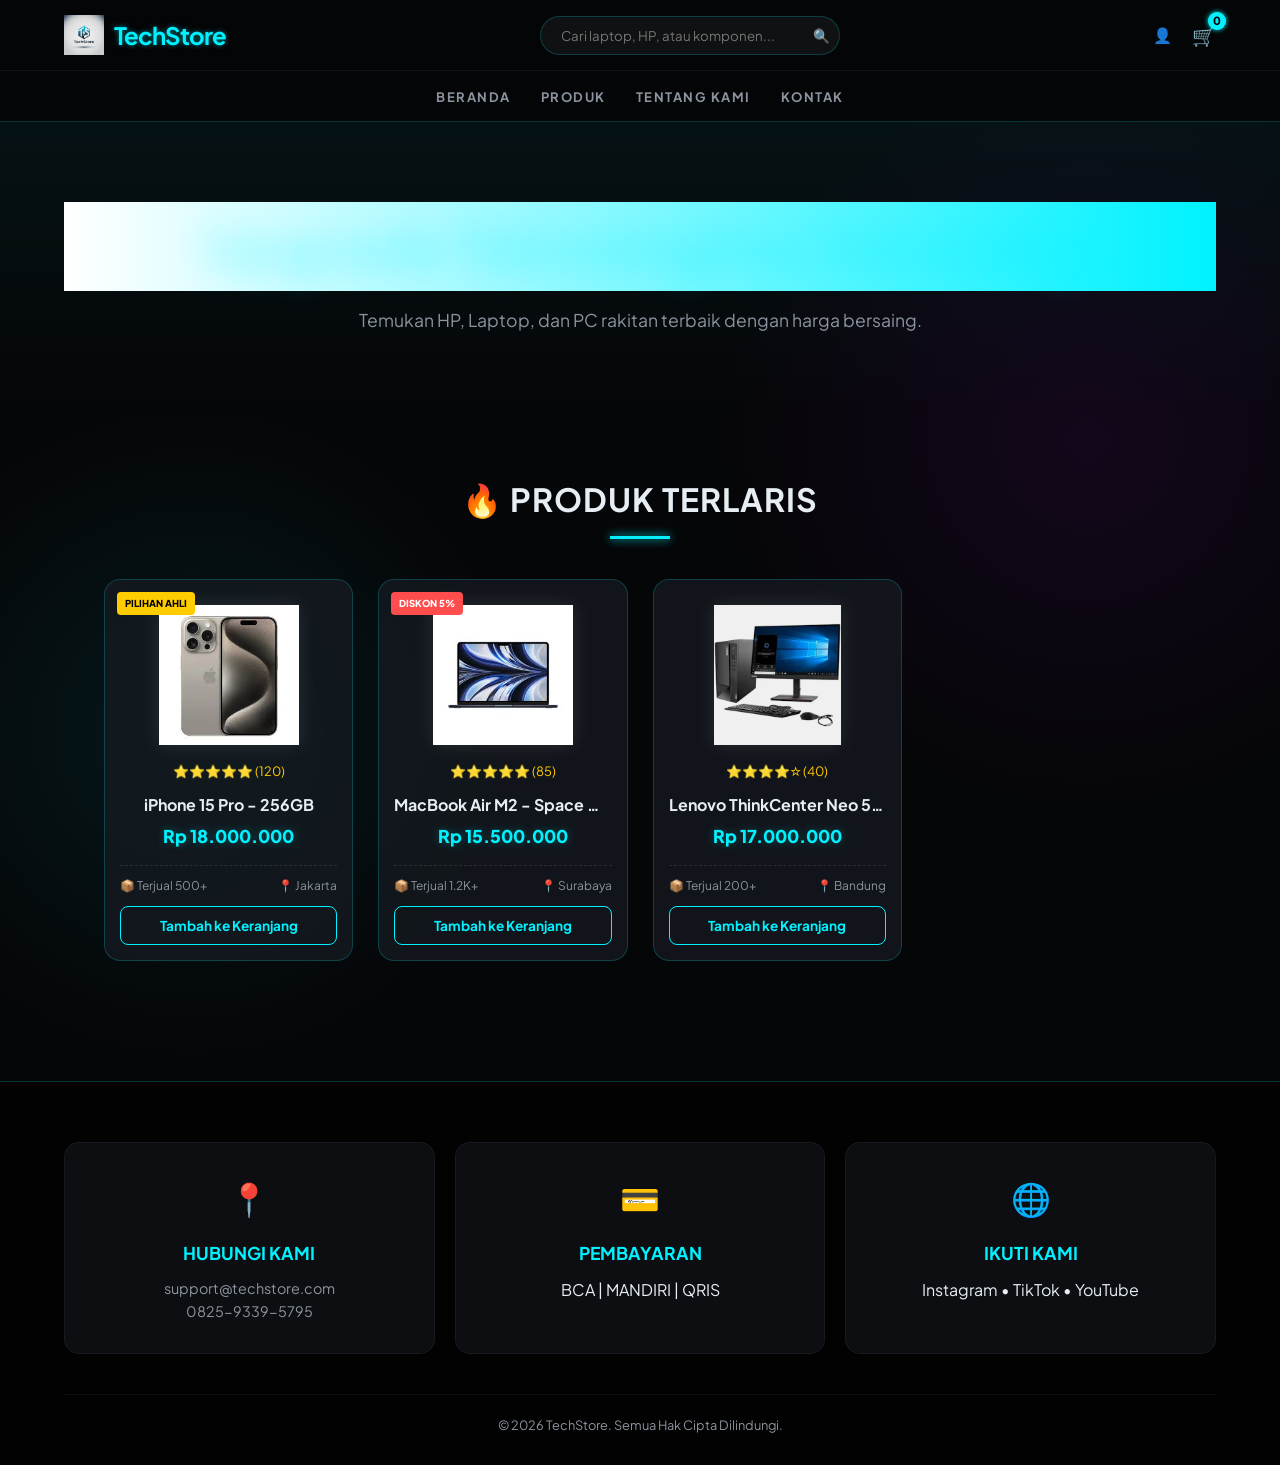
==== index.html @ 61d2ecbd "first commit" ====
<!DOCTYPE html>
<html lang="id">
<head>
    <meta charset="UTF-8">
    <meta name="viewport" content="width=device-width, initial-scale=1.0">
    <title>TechStore - Solusi Gadget Premium</title>
    <link rel="icon" type="image/png" href="logo-techstore.png">
    <link rel="stylesheet" href="style.css">
    <link href="https://fonts.googleapis.com/css2?family=Plus+Jakarta+Sans:wght@400;700&display=swap" rel="stylesheet">
</head>
<body>

    <div id="cart-modal">
        <div class="modal-header">
            <h2 class="section-title" style="margin-top: 0; font-size: 1.5rem;">🛒 Keranjang</h2>
        </div>
        
        <div id="cart-items-list" class="cart-items-container">
            <p class="empty-msg">Keranjang Anda masih kosong...</p>
        </div>

        <div class="cart-summary">
            <div class="total-row">
                <span>Total Estimasi:</span>
                <span id="cart-total" class="price">Rp 0</span>
            </div>
            <button class="btn-checkout" onclick="processCheckout()">Checkout Sekarang</button>
            <button class="btn-close" onclick="toggleCart()" style="border-color: var(--text-dim); color: var(--text-dim); margin-top: 10px;">Kembali Belanja</button>
        </div>
    </div>

    <header>
    <div class="top-bar">
        <div class="menu-toggle" onclick="toggleMenu()">
            <span></span>
            <span></span>
            <span></span>
        </div>

        <div class="logo">
    <a href="index.html">
        <img src="logo-techstore.png" alt="TechStore Logo" style="height: 40px; width: auto; vertical-align: middle;">
        <span style="margin-left: 10px;">TechStore</span>
    </a>
</div>

        <div class="search-container">
    <input type="text" id="search-input" placeholder="Cari laptop, HP, atau komponen..." onkeyup="searchProducts()">
    <button type="button">🔍</button>
</div>

        <div class="user-actions">
            <a href="Login.html" class="user-icon">👤</a>
            <div class="cart-icon" onclick="toggleCart()">
                🛒 <span id="cart-count">0</span>
            </div>
        </div>
    </div>

    <nav id="nav-menu">
        <ul>
            <li><a href="index.html">Beranda</a></li>
            <li><a href="katalog.html">Produk</a></li>
            <li><a href="tentang.html">Tentang Kami</a></li>
            <li><a href="kontak.html">Kontak</a></li>
        </ul>
    </nav>
</header>

    <section class="hero">
        <h1>Upgrade Teknologimu Sekarang</h1>
        <p>Temukan HP, Laptop, dan PC rakitan terbaik dengan harga bersaing.</p>
    </section>

    <main class="container">
    <h2 class="section-title">🔥 Produk Terlaris</h2>
    <div class="product-grid">
        <div class="product-card">
            <div class="badge-premium">Pilihan Ahli</div>
            <img src="ip 15 pro.jpg" alt="iPhone 15 Pro">
            <div class="rating">⭐⭐⭐⭐⭐ <span>(120)</span></div>
            <h3>iPhone 15 Pro - 256GB</h3>
            <p class="price">Rp 18.000.000</p>
            <div class="product-stats">
                <span>📦 Terjual 500+</span>
                <span>📍 Jakarta</span>
            </div>
            <button onclick="addToCart('iPhone 15 Pro', 18000000)">Tambah ke Keranjang</button>
        </div>

        <div class="product-card">
            <div class="badge-promo">Diskon 5%</div>
            <img src="mac book air m2.jpg" alt="MacBook">
            <div class="rating">⭐⭐⭐⭐⭐ <span>(85)</span></div>
            <h3>MacBook Air M2 - Space Gray</h3>
            <p class="price">Rp 15.500.000</p>
            <div class="product-stats">
                <span>📦 Terjual 1.2K+</span>
                <span>📍 Surabaya</span>
            </div>
            <button onclick="addToCart('MacBook Air M2', 15500000)">Tambah ke Keranjang</button>
        </div>

        <div class="product-card">
            <img src="lenovo think.jpg" alt="Komputer">
            <div class="rating">⭐⭐⭐⭐☆ <span>(40)</span></div>
            <h3>Lenovo ThinkCenter Neo 50t</h3>
            <p class="price">Rp 17.000.000</p>
            <div class="product-stats">
                <span>📦 Terjual 200+</span>
                <span>📍 Bandung</span>
            </div>
            <button onclick="addToCart('Lenovo ThinkCenter Neo', 17000000)">Tambah ke Keranjang</button>
        </div>
    </div>
</main>

    <footer>
    <div class="footer-container">
        <div class="footer-box">
            <div class="footer-icon">📍</div>
            <h3>Hubungi Kami</h3>
            <p>support@techstore.com</p>
            <p>0825-9339-5795</p>
        </div>

        <div class="footer-box">
            <div class="footer-icon">💳</div>
            <h3>Pembayaran</h3>
            <div class="payment-methods">
                <span>BCA</span> | <span>MANDIRI</span> | <span>QRIS</span>
            </div>
        </div>

        <div class="footer-box">
            <div class="footer-icon">🌐</div>
            <h3>Ikuti Kami</h3>
            <div class="social-links">
                <span>Instagram</span> • <span>TikTok</span> • <span>YouTube</span>
            </div>
        </div>
    </div>
    <div class="footer-bottom">
        <p>&copy; 2026 TechStore. Semua Hak Cipta Dilindungi.</p>
    </div>
</footer>
<script src="script.js"></script>
</body>
</html>
---- style.css ----
/* =========================================
   1. CONFIG & GLOBAL STYLES (PREMIUM BASE)
   ========================================= */
@import url('https://fonts.googleapis.com/css2?family=Plus+Jakarta+Sans:wght@400;600;800&display=swap');

:root {
    --bg-dark: #050608;
    --card-bg: rgba(22, 27, 34, 0.75); /* Transparan untuk efek kaca */
    --neon-blue: #00f2ff;
    --neon-purple: #bc13fe;
    --neon-gold: #ffcc00;
    --text-main: #e6edf3;
    --text-dim: #8b949e;
    --border-color: rgba(0, 242, 255, 0.2);
    --glass-effect: blur(12px);
}

* {
    margin: 0;
    padding: 0;
    box-sizing: border-box;
    font-family: 'Plus Jakarta Sans', sans-serif;
    scroll-behavior: smooth;
}

body {
    background-color: var(--bg-dark);
    color: var(--text-main);
    /* Latar belakang radial halus untuk kedalaman */
    background-image: 
        radial-gradient(circle at 15% 50%, rgba(0, 242, 255, 0.08) 0%, transparent 25%),
        radial-gradient(circle at 85% 30%, rgba(188, 19, 254, 0.08) 0%, transparent 25%);
    overflow-x: hidden;
    line-height: 1.6;
}

/* Container Umum */
.container {
    max-width: 1200px;
    margin: 0 auto;
    padding: 20px 5%;
}

/* Judul Section */
.section-title {
    text-align: center;
    font-size: 2rem;
    margin: 40px 0 20px;
    color: var(--text-main);
    text-transform: uppercase;
    letter-spacing: 1px;
}

.section-title::after {
    content: '';
    display: block;
    width: 60px;
    height: 3px;
    background: var(--neon-blue);
    margin: 10px auto;
    box-shadow: 0 0 10px var(--neon-blue);
}

/* =========================================
   2. HEADER & NAVIGATION (STICKY GLASS)
   ========================================= */
header {
    background: rgba(5, 6, 8, 0.85);
    backdrop-filter: var(--glass-effect);
    border-bottom: 1px solid var(--border-color);
    position: sticky;
    top: 0;
    z-index: 1000;
    transition: 0.3s;
}

.top-bar {
    display: flex;
    justify-content: space-between;
    align-items: center;
    padding: 15px 5%;
}

.logo {
    font-size: 28px;
    font-weight: 800;
    color: var(--text-main);
    text-shadow: 0 0 5px rgba(0, 242, 255, 0.5);
    letter-spacing: -1px;
}

.logo span { color: var(--neon-blue); } /* Jika mau variasi warna di logo */

/* Search Bar Premium */
.search-container {
    position: relative;
    display: flex;
    align-items: center;
}

.search-container input {
    background: rgba(255, 255, 255, 0.05);
    border: 1px solid var(--border-color);
    color: white;
    padding: 10px 20px;
    border-radius: 50px;
    width: 300px;
    transition: 0.3s;
    outline: none;
}

.search-container input:focus {
    width: 350px;
    border-color: var(--neon-blue);
    box-shadow: 0 0 15px rgba(0, 242, 255, 0.2);
}

.search-container button {
    position: absolute;
    right: 5px;
    background: transparent;
    border: none;
    color: var(--text-dim);
    cursor: pointer;
    width: auto;
    padding: 5px;
}

/* Navigasi & User Actions */
.user-actions {
    display: flex;
    gap: 20px;
    align-items: center;
}

.user-icon, .cart-icon {
    color: var(--text-main);
    text-decoration: none;
    font-size: 0.95rem;
    font-weight: 600;
    transition: 0.3s;
    display: flex;
    align-items: center;
    gap: 8px;
}

.user-icon:hover, .cart-icon:hover {
    color: var(--neon-blue);
    text-shadow: 0 0 10px var(--neon-blue);
}

nav ul {
    display: flex;
    justify-content: center;
    list-style: none;
    gap: 30px;
    padding: 12px 0;
    border-top: 1px solid rgba(255,255,255,0.05);
}

nav ul li a {
    color: var(--text-dim);
    text-decoration: none;
    font-size: 13px;
    font-weight: 700;
    text-transform: uppercase;
    letter-spacing: 1.5px;
    transition: 0.3s;
}

nav ul li a:hover, nav ul li a.active {
    color: var(--neon-blue);
    text-shadow: 0 0 8px var(--neon-blue);
}

/* =========================================
   3. HERO SECTION (GRADIENT TEXT)
   ========================================= */
.hero, .about-hero {
    text-align: center;
    padding: 80px 5%;
    background: linear-gradient(180deg, rgba(0, 242, 255, 0.05) 0%, transparent 100%);
}

.hero h1, .about-hero h1 {
    font-size: 3.5rem;
    font-weight: 800;
    margin-bottom: 15px;
    background: linear-gradient(to right, #fff, var(--neon-blue));
    -webkit-text-fill-color: transparent;
    text-shadow: 0 0 30px rgba(0, 242, 255, 0.3);
}

.hero p, .about-hero p {
    font-size: 1.1rem;
    color: var(--text-dim);
    max-width: 600px;
    margin: 0 auto;
}

/* =========================================
   4. PRODUCT CARDS (PREMIUM DETAILS)
   ========================================= */
.product-grid {
    display: grid;
    grid-template-columns: repeat(auto-fill, minmax(220px, 1fr)); /* Responsif */
    gap: 25px;
    padding: 20px 0;
}

.product-card {
    background: var(--card-bg);
    border: 1px solid var(--border-color);
    border-radius: 16px;
    padding: 15px;
    text-align: center;
    position: relative;
    overflow: hidden;
    transition: all 0.4s cubic-bezier(0.175, 0.885, 0.32, 1.275);
    backdrop-filter: blur(5px);
}

.product-card:hover {
    transform: translateY(-10px);
    border-color: var(--neon-blue);
    box-shadow: 0 10px 30px rgba(0, 242, 255, 0.15);
}

.product-card img {
    width: 140px;
    height: 140px;
    object-fit: contain;
    margin: 10px auto;
    filter: drop-shadow(0 0 10px rgba(255,255,255,0.1));
    transition: 0.3s;
}

.product-card:hover img {
    transform: scale(1.05);
}

/* Label & Badges */
.badge-premium, .badge-promo {
    position: absolute;
    top: 12px;
    left: 12px;
    font-size: 0.6rem;
    font-weight: 800;
    padding: 4px 8px;
    border-radius: 4px;
    text-transform: uppercase;
    z-index: 2;
}

.badge-premium { background: var(--neon-gold); color: #000; }
.badge-promo { background: #ff4d4d; color: white; }

/* Info Produk */
.product-card h3 {
    font-size: 1rem;
    font-weight: 700;
    margin: 10px 0 5px;
    white-space: nowrap;
    overflow: hidden;
    text-overflow: ellipsis;
}

.rating {
    color: var(--neon-gold);
    font-size: 0.8rem;
    margin-bottom: 5px;
}

.product-stats {
    display: flex;
    justify-content: space-between;
    font-size: 0.75rem;
    color: var(--text-dim);
    margin: 10px 0;
    padding-top: 10px;
    border-top: 1px dashed rgba(255,255,255,0.1);
}

.price {
    display: block;
    color: var(--neon-blue);
    font-size: 1.1rem;
    font-weight: 800;
    margin-bottom: 15px;
    text-shadow: 0 0 10px rgba(0, 242, 255, 0.3);
}

/* Tombol Global */
button, .btn-small {
    background: transparent;
    border: 1px solid var(--neon-blue);
    color: var(--neon-blue);
    padding: 10px 20px;
    border-radius: 8px;
    cursor: pointer;
    font-weight: 700;
    font-size: 0.85rem;
    transition: 0.3s;
    width: 100%;
    text-decoration: none;
    display: inline-block;
    text-align: center;
}

button:hover, .btn-small:hover {
    background: var(--neon-blue);
    color: #000;
    box-shadow: 0 0 20px var(--neon-blue);
    transform: scale(1.02);
}

/* =========================================
   5. HALAMAN TENTANG (ABOUT & STATS)
   ========================================= */
.about-content {
    display: flex;
    flex-wrap: wrap;
    gap: 50px;
    align-items: center;
    margin-bottom: 80px;
}

.about-text {
    flex: 1;
    min-width: 300px;
}

.about-text h2 {
    color: var(--neon-blue);
    margin-bottom: 20px;
    font-size: 2rem;
}

.stats-grid {
    flex: 1;
    display: grid;
    grid-template-columns: repeat(auto-fit, minmax(140px, 1fr));
    gap: 20px;
}

.stat-box {
    background: rgba(255,255,255,0.03);
    border: 1px solid var(--border-color);
    padding: 25px;
    border-radius: 15px;
    text-align: center;
    transition: 0.3s;
}

.stat-box:hover {
    border-color: var(--neon-blue);
    background: rgba(0, 242, 255, 0.05);
}

.stat-box h3 {
    font-size: 2.5rem;
    color: var(--neon-blue);
    margin-bottom: 5px;
}

/* Info Section (Maps, Contact) */
.info-section {
    display: grid;
    grid-template-columns: repeat(auto-fit, minmax(280px, 1fr));
    gap: 30px;
    margin-top: 50px;
}

.info-card {
    background: var(--card-bg);
    border: 1px solid var(--border-color);
    padding: 30px;
    border-radius: 20px;
    text-align: center;
    transition: 0.3s;
}

.info-card:hover {
    transform: translateY(-10px);
    box-shadow: 0 0 30px rgba(0, 242, 255, 0.1);
}

.info-card h3 { margin-bottom: 15px; color: var(--text-main); }
.info-card p { color: var(--text-dim); margin-bottom: 20px; font-size: 0.9rem; }

/* =========================================
   6. AUTH / LOGIN PAGE
   ========================================= */
.auth-container {
    display: flex;
    justify-content: center;
    align-items: center;
    min-height: 80vh;
}

.auth-box {
    background: var(--card-bg);
    border: 1px solid var(--border-color);
    padding: 40px;
    border-radius: 20px;
    width: 100%;
    max-width: 400px;
    box-shadow: 0 0 50px rgba(0,0,0,0.5);
    text-align: center;
    backdrop-filter: blur(10px);
}

.input-group { text-align: left; margin-bottom: 20px; }
.input-group label { display: block; color: var(--text-dim); margin-bottom: 8px; font-size: 0.9rem; }
.input-group input {
    width: 100%;
    padding: 12px;
    background: rgba(0,0,0,0.3);
    border: 1px solid var(--border-color);
    color: white;
    border-radius: 8px;
    outline: none;
}
.input-group input:focus { border-color: var(--neon-blue); box-shadow: 0 0 10px rgba(0, 242, 255, 0.3); }

/* =========================================
   7. FOOTER (SEPARATED ONE-LINE BOXES)
   ========================================= */
footer {
    margin-top: 80px;
    padding: 60px 5% 30px;
    border-top: 1px solid var(--border-color);
    background: #020203;
}

.footer-container {
    display: flex;
    justify-content: space-between;
    gap: 20px;
    margin-bottom: 40px;
}

.footer-box {
    flex: 1;
    background: rgba(22, 27, 34, 0.5);
    border: 1px solid rgba(255,255,255,0.05);
    padding: 30px;
    border-radius: 15px;
    text-align: center;
    transition: 0.3s;
}

.footer-box:hover {
    border-color: var(--neon-blue);
    transform: translateY(-5px);
    background: rgba(0, 242, 255, 0.02);
}

.footer-icon { font-size: 2rem; margin-bottom: 15px; display: block; }
.footer-box h3 { color: var(--neon-blue); font-size: 1.1rem; margin-bottom: 10px; text-transform: uppercase; }
.footer-box p { color: var(--text-dim); font-size: 0.9rem; }

.footer-bottom {
    text-align: center;
    padding-top: 20px;
    border-top: 1px solid rgba(255,255,255,0.05);
    color: var(--text-dim);
    font-size: 0.8rem;
}

/* =========================================
   8. MODAL & FLOAT
   ========================================= */
#cart-modal {
    display: none;
    position: fixed;
    top: 50%;
    left: 50%;
    transform: translate(-50%, -50%);
    background: #0d1117;
    border: 1px solid var(--neon-blue);
    padding: 30px;
    z-index: 2000;
    width: 90%;
    max-width: 400px;
    border-radius: 20px;
    box-shadow: 0 0 50px rgba(0, 242, 255, 0.2);
}

.wa-float {
    position: fixed;
    bottom: 30px;
    right: 30px;
    background: #25d366;
    color: white;
    width: 60px;
    height: 60px;
    border-radius: 50%;
    display: flex;
    justify-content: center;
    align-items: center;
    font-size: 28px;
    text-decoration: none;
    box-shadow: 0 0 20px rgba(37, 211, 102, 0.4);
    transition: 0.3s;
    z-index: 1000;
}

.wa-float:hover { transform: scale(1.1); box-shadow: 0 0 30px rgba(37, 211, 102, 0.6); }

/* Responsif Mobile */
@media (max-width: 768px) {
    .footer-container, .about-content { flex-direction: column; }
    .hero h1 { font-size: 2.5rem; }
    .product-grid { grid-template-columns: repeat(2, 1fr); gap: 10px; }
    .product-card { padding: 10px; }
    .product-card img { width: 100px; height: 100px; }
}/* --- RESPONSIVE DESIGN (Webview/Mobile) --- */

/* Pengaturan untuk layar HP (Lebar maksimal 768px) */
@media screen and (max-width: 768px) {
    
    /* Header: Logo & User Icon sejajar, Search Bar pindah ke baris baru */
    .top-bar {
        display: flex;
        flex-wrap: wrap;
        padding: 10px;
        justify-content: space-between;
    }

    .logo {
        font-size: 1.2rem;
    }

    .search-container {
        order: 3; /* Memaksa search bar pindah ke bawah */
        width: 100%;
        margin-top: 10px;
    }

    .search-container input {
        width: 100%; /* Agar kotak cari memenuhi lebar layar */
    }

    /* Navigasi: Bisa digeser ke samping jika menu terlalu panjang */
    nav ul {
        display: flex;
        overflow-x: auto;
        white-space: nowrap;
        padding: 10px;
        gap: 15px;
        -webkit-overflow-scrolling: touch; /* Scroll halus di iPhone */
    }

    /* Hero Section: Perkecil font agar tidak memenuhi layar */
    .hero h1 {
        font-size: 1.5rem;
        padding: 0 20px;
    }

    .hero p {
        font-size: 0.9rem;
    }

    /* Product Grid: Ubah menjadi 2 kolom atau 1 kolom */
    .product-grid {
        display: grid;
        grid-template-columns: repeat(auto-fit, minmax(150px, 1fr));
        gap: 12px;
        padding: 10px;
    }

    .product-card img {
        height: 150px; /* Batasi tinggi gambar agar seragam */
        object-fit: contain;
    }

    .product-card h3 {
        font-size: 0.85rem;
    }

    /* Footer: Tumpuk konten secara vertikal */
    .footer-container {
        display: flex;
        flex-direction: column;
        gap: 20px;
        text-align: center;
    }

    /* Modal Keranjang: Agar tidak meluber keluar layar */
    #cart-modal {
        width: 95%;
        padding: 15px;
        left: 2.5%; /* Tengah secara horizontal */
        top: 5%;
    }
}/* --- HAMBURGER CORE --- */
.menu-toggle {
    display: none; /* Sembunyi di desktop */
    flex-direction: column;
    gap: 5px;
    cursor: pointer;
    padding: 5px;
}

.menu-toggle span {
    width: 25px;
    height: 3px;
    background: var(--neon-blue);
    box-shadow: 0 0 8px var(--neon-blue);
    transition: 0.3s;
    border-radius: 2px;
}

/* --- RESPONSIVE MOBILE (WEBVIEW) --- */
@media screen and (max-width: 768px) {
    .menu-toggle {
        display: flex; /* Muncul di HP */
    }

    /* Navbar jadi menu samping (Sidebar) */
    #nav-menu {
        position: fixed;
        top: 0;
        left: -100%; /* Sembunyi di kiri */
        width: 250px;
        height: 100vh;
        background: rgba(5, 6, 8, 0.98);
        backdrop-filter: blur(20px);
        border-right: 1px solid var(--border-color);
        transition: 0.4s cubic-bezier(0.175, 0.885, 0.32, 1.275);
        z-index: 999;
        display: block;
    }

    #nav-menu.active {
        left: 0; /* Geser ke kanan saat aktif */
    }

    #nav-menu ul {
        flex-direction: column;
        padding: 80px 30px;
        gap: 25px;
        border-top: none;
        justify-content: flex-start;
        align-items: flex-start;
    }

    #nav-menu ul li a {
        font-size: 1.2rem;
    }

    /* Animasi Tombol X */
    .menu-toggle.active span:nth-child(1) { transform: translateY(8px) rotate(45deg); }
    .menu-toggle.active span:nth-child(2) { opacity: 0; }
    .menu-toggle.active span:nth-child(3) { transform: translateY(-8px) rotate(-45deg); }

    /* Penyesuaian Top Bar agar rapi */
    .top-bar {
        justify-content: space-between;
    }
    
    .search-container {
        width: 100%;
        margin-top: 10px;
        order: 4; /* Paling bawah */
    }
}/* Container Ikon Keranjang */
.cart-icon {
    position: relative;
    cursor: pointer;
    font-size: 1.2rem;
    display: flex;
    align-items: center;
}

/* Bulatan Notifikasi Angka */
#cart-count {
    position: absolute;
    top: -8px;
    right: -10px;
    background: var(--neon-blue);
    color: #000;
    font-size: 0.7rem;
    font-weight: 800;
    width: 18px;
    height: 18px;
    border-radius: 50%;
    display: flex;
    justify-content: center;
    align-items: center;
    transition: 0.3s ease;
    box-shadow: 0 0 5px var(--neon-blue);
}

/* Modal Keranjang Responsif */
#cart-modal {
    display: none;
    position: fixed;
    top: 50%;
    left: 50%;
    transform: translate(-50%, -50%);
    background: rgba(13, 17, 23, 0.95);
    backdrop-filter: blur(15px);
    border: 1px solid var(--neon-blue);
    padding: 25px;
    z-index: 5000; /* Sangat tinggi agar di atas navigasi */
    width: 90%;
    max-width: 400px;
    border-radius: 20px;
    box-shadow: 0 0 40px rgba(0, 242, 255, 0.2);
}

@media screen and (max-width: 768px) {
    #cart-modal {
        width: 95%;
        padding: 15px;
    }
}@keyframes fadeIn {
    from { opacity: 0; transform: translateY(10px); }
    to { opacity: 1; transform: translateY(0); }
}

/* Memastikan grid tetap rapi saat beberapa produk disembunyikan */
.product-grid {
    display: grid;
    grid-template-columns: repeat(auto-fill, minmax(200px, 1fr));
    align-items: start; /* Mencegah card yang tersisa berubah ukuran tinggi */
}.logo a {
    display: flex;
    align-items: center;
    text-decoration: none;
    color: inherit; /* Supaya warna teks tetap mengikuti tema */
    font-weight: bold;
    font-size: 1.5rem;
}

.logo img {
    max-height: 50px; /* Sesuaikan ukuran logo di sini */
    object-fit: contain;
}
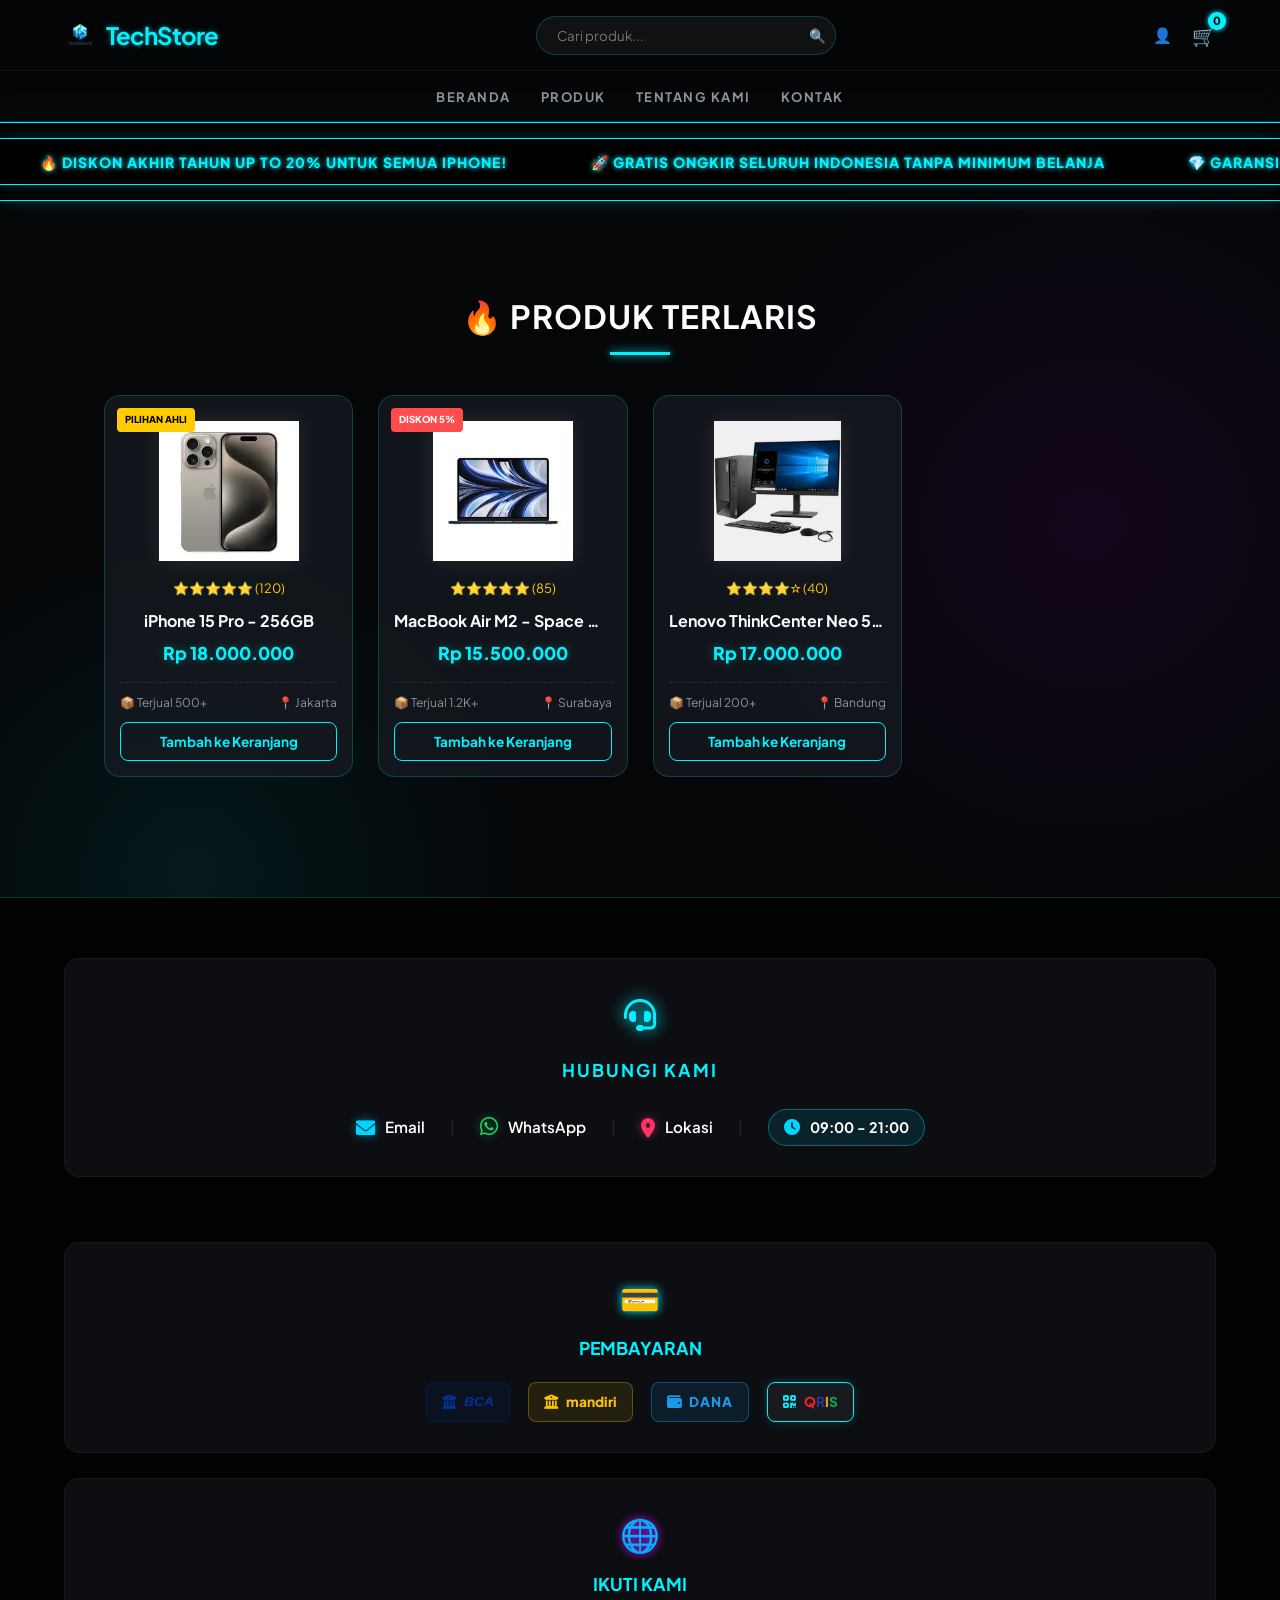
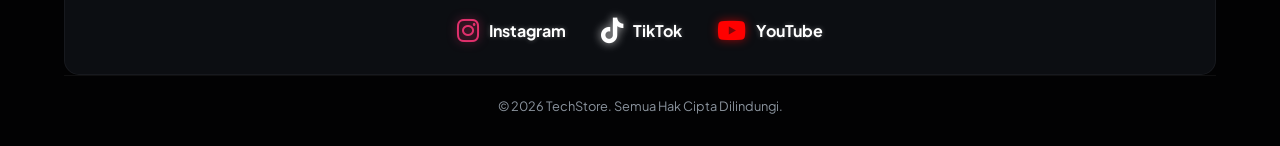
==== commit d823cfa4: "Add files via upload" ====
--- a/index.html
+++ b/index.html
@@ -1,149 +1,234 @@
-<!DOCTYPE html>
-<html lang="id">
-<head>
-    <meta charset="UTF-8">
-    <meta name="viewport" content="width=device-width, initial-scale=1.0">
-    <title>TechStore - Solusi Gadget Premium</title>
-    <link rel="icon" type="image/png" href="logo-techstore.png">
-    <link rel="stylesheet" href="style.css">
-    <link href="https://fonts.googleapis.com/css2?family=Plus+Jakarta+Sans:wght@400;700&display=swap" rel="stylesheet">
-</head>
-<body>
-
-    <div id="cart-modal">
-        <div class="modal-header">
-            <h2 class="section-title" style="margin-top: 0; font-size: 1.5rem;">🛒 Keranjang</h2>
-        </div>
-        
-        <div id="cart-items-list" class="cart-items-container">
-            <p class="empty-msg">Keranjang Anda masih kosong...</p>
-        </div>
-
-        <div class="cart-summary">
-            <div class="total-row">
-                <span>Total Estimasi:</span>
-                <span id="cart-total" class="price">Rp 0</span>
-            </div>
-            <button class="btn-checkout" onclick="processCheckout()">Checkout Sekarang</button>
-            <button class="btn-close" onclick="toggleCart()" style="border-color: var(--text-dim); color: var(--text-dim); margin-top: 10px;">Kembali Belanja</button>
-        </div>
-    </div>
-
-    <header>
-    <div class="top-bar">
-        <div class="menu-toggle" onclick="toggleMenu()">
-            <span></span>
-            <span></span>
-            <span></span>
-        </div>
-
-        <div class="logo">
-    <a href="index.html">
-        <img src="logo-techstore.png" alt="TechStore Logo" style="height: 40px; width: auto; vertical-align: middle;">
-        <span style="margin-left: 10px;">TechStore</span>
-    </a>
-</div>
-
-        <div class="search-container">
-    <input type="text" id="search-input" placeholder="Cari laptop, HP, atau komponen..." onkeyup="searchProducts()">
-    <button type="button">🔍</button>
-</div>
-
-        <div class="user-actions">
-            <a href="Login.html" class="user-icon">👤</a>
-            <div class="cart-icon" onclick="toggleCart()">
-                🛒 <span id="cart-count">0</span>
-            </div>
-        </div>
-    </div>
-
-    <nav id="nav-menu">
-        <ul>
-            <li><a href="index.html">Beranda</a></li>
-            <li><a href="katalog.html">Produk</a></li>
-            <li><a href="tentang.html">Tentang Kami</a></li>
-            <li><a href="kontak.html">Kontak</a></li>
-        </ul>
-    </nav>
-</header>
-
-    <section class="hero">
-        <h1>Upgrade Teknologimu Sekarang</h1>
-        <p>Temukan HP, Laptop, dan PC rakitan terbaik dengan harga bersaing.</p>
-    </section>
-
-    <main class="container">
-    <h2 class="section-title">🔥 Produk Terlaris</h2>
-    <div class="product-grid">
-        <div class="product-card">
-            <div class="badge-premium">Pilihan Ahli</div>
-            <img src="ip 15 pro.jpg" alt="iPhone 15 Pro">
-            <div class="rating">⭐⭐⭐⭐⭐ <span>(120)</span></div>
-            <h3>iPhone 15 Pro - 256GB</h3>
-            <p class="price">Rp 18.000.000</p>
-            <div class="product-stats">
-                <span>📦 Terjual 500+</span>
-                <span>📍 Jakarta</span>
-            </div>
-            <button onclick="addToCart('iPhone 15 Pro', 18000000)">Tambah ke Keranjang</button>
-        </div>
-
-        <div class="product-card">
-            <div class="badge-promo">Diskon 5%</div>
-            <img src="mac book air m2.jpg" alt="MacBook">
-            <div class="rating">⭐⭐⭐⭐⭐ <span>(85)</span></div>
-            <h3>MacBook Air M2 - Space Gray</h3>
-            <p class="price">Rp 15.500.000</p>
-            <div class="product-stats">
-                <span>📦 Terjual 1.2K+</span>
-                <span>📍 Surabaya</span>
-            </div>
-            <button onclick="addToCart('MacBook Air M2', 15500000)">Tambah ke Keranjang</button>
-        </div>
-
-        <div class="product-card">
-            <img src="lenovo think.jpg" alt="Komputer">
-            <div class="rating">⭐⭐⭐⭐☆ <span>(40)</span></div>
-            <h3>Lenovo ThinkCenter Neo 50t</h3>
-            <p class="price">Rp 17.000.000</p>
-            <div class="product-stats">
-                <span>📦 Terjual 200+</span>
-                <span>📍 Bandung</span>
-            </div>
-            <button onclick="addToCart('Lenovo ThinkCenter Neo', 17000000)">Tambah ke Keranjang</button>
-        </div>
-    </div>
-</main>
-
-    <footer>
-    <div class="footer-container">
-        <div class="footer-box">
-            <div class="footer-icon">📍</div>
-            <h3>Hubungi Kami</h3>
-            <p>support@techstore.com</p>
-            <p>0825-9339-5795</p>
-        </div>
-
-        <div class="footer-box">
-            <div class="footer-icon">💳</div>
-            <h3>Pembayaran</h3>
-            <div class="payment-methods">
-                <span>BCA</span> | <span>MANDIRI</span> | <span>QRIS</span>
-            </div>
-        </div>
-
-        <div class="footer-box">
-            <div class="footer-icon">🌐</div>
-            <h3>Ikuti Kami</h3>
-            <div class="social-links">
-                <span>Instagram</span> • <span>TikTok</span> • <span>YouTube</span>
-            </div>
-        </div>
-    </div>
-    <div class="footer-bottom">
-        <p>&copy; 2026 TechStore. Semua Hak Cipta Dilindungi.</p>
-    </div>
-</footer>
-<script src="script.js"></script>
-</body>
+<!DOCTYPE html>
+<html lang="id">
+<head>
+    <meta charset="UTF-8">
+    <meta name="viewport" content="width=device-width, initial-scale=1.0">
+    <title>TechStore - Solusi Gadget Premium</title>
+    <link rel="icon" type="image/png" href="logo web.png">
+    <link rel="stylesheet" href="style.css">
+    <link href="https://fonts.googleapis.com/css2?family=Plus+Jakarta+Sans:wght@400;700&display=swap" rel="stylesheet">
+    <link rel="stylesheet" href="https://cdnjs.cloudflare.com/ajax/libs/font-awesome/6.0.0/css/all.min.css">
+</head>
+<body>
+
+    <div id="cart-modal">
+        <div class="modal-header">
+            <h2 class="section-title" style="margin-top: 0; font-size: 1.5rem;">🛒 Keranjang</h2>
+        </div>
+        
+        <div id="cart-items-list" class="cart-items-container">
+            <p class="empty-msg">Keranjang Anda masih kosong...</p>
+        </div>
+
+        <div class="cart-summary">
+            <div class="total-row">
+                <span>Total Estimasi:</span>
+                <span id="cart-total" class="price">Rp 0</span>
+            </div>
+            <button class="btn-checkout" onclick="processCheckout()">Checkout Sekarang</button>
+            <button class="btn-close" onclick="toggleCart()" style="border-color: var(--text-dim); color: var(--text-dim); margin-top: 10px;">Kembali Belanja</button>
+        </div>
+    </div>
+
+    <header>
+    <div class="top-bar">
+        <div class="menu-toggle" onclick="toggleMenu()">
+            <span></span>
+            <span></span>
+            <span></span>
+        </div>
+
+        <div class="logo">
+    <a href="index.html">
+        <img src="logo-techstore.png" alt="TechStore Logo" style="height: 40px; width: auto; vertical-align: middle;">
+        <span style="margin-left: 10px;">TechStore</span>
+    </a>
+</div>
+
+        <div class="search-container">
+   <input type="text" id="search-input" placeholder="Cari produk..." 
+       onkeyup="searchProducts()" 
+       onkeypress="handleSearch(event)">
+    <button type="button">🔍</button>
+</div>
+
+        <div class="user-actions">
+            <a href="Login.html" class="user-icon">👤</a>
+            <div class="cart-icon" onclick="toggleCart()">
+                🛒 <span id="cart-count">0</span>
+            </div>
+        </div>
+    </div>
+
+    <nav id="nav-menu">
+        <ul>
+            <li><a href="index.html">Beranda</a></li>
+            <li><a href="katalog.html">Produk</a></li>
+            <li><a href="tentang.html">Tentang Kami</a></li>
+            <li><a href="kontak.html">Kontak</a></li>
+        </ul>
+    </nav>
+</header>
+
+<div class="promo-neon-box">
+    <div class="marquee-container">
+       <div class="marquee-content">
+        <span>🔥 DISKON AKHIR TAHUN UP TO 20% UNTUK SEMUA IPHONE!</span>
+        <span>🚀 GRATIS ONGKIR SELURUH INDONESIA TANPA MINIMUM BELANJA</span>
+        <span>💎 GARANSI RESMI IBOX 1 TAHUN</span>
+        <span>⚡ PROSES CEPAT & PACKING KAYU AMAN</span>
+        <span>🔥 DISKON AKHIR TAHUN UP TO 20% UNTUK SEMUA IPHONE!</span>
+        <span>🚀 GRATIS ONGKIR SELURUH INDONESIA TANPA MINIMUM BELANJA</span>
+    </div>
+    </div>
+</div>
+
+    <main class="container">
+    <h2 class="section-title">🔥 Produk Terlaris</h2>
+    <div class="product-grid">
+        <div class="product-card">
+            <div class="badge-premium">Pilihan Ahli</div>
+            <img src="ip 15 pro.jpg" alt="iPhone 15 Pro">
+            <div class="rating">⭐⭐⭐⭐⭐ <span>(120)</span></div>
+            <h3>iPhone 15 Pro - 256GB</h3>
+            <p class="price">Rp 18.000.000</p>
+            <div class="product-stats">
+                <span>📦 Terjual 500+</span>
+                <span>📍 Jakarta</span>
+            </div>
+            <button onclick="addToCart('iPhone 15 Pro', 18000000)">Tambah ke Keranjang</button>
+        </div>
+
+        <div class="product-card">
+            <div class="badge-promo">Diskon 5%</div>
+            <img src="mac book air m2.jpg" alt="MacBook">
+            <div class="rating">⭐⭐⭐⭐⭐ <span>(85)</span></div>
+            <h3>MacBook Air M2 - Space Gray</h3>
+            <p class="price">Rp 15.500.000</p>
+            <div class="product-stats">
+                <span>📦 Terjual 1.2K+</span>
+                <span>📍 Surabaya</span>
+            </div>
+            <button onclick="addToCart('MacBook Air M2', 15500000)">Tambah ke Keranjang</button>
+        </div>
+
+        <div class="product-card">
+            <img src="lenovo think.jpg" alt="Komputer">
+            <div class="rating">⭐⭐⭐⭐☆ <span>(40)</span></div>
+            <h3>Lenovo ThinkCenter Neo 50t</h3>
+            <p class="price">Rp 17.000.000</p>
+            <div class="product-stats">
+                <span>📦 Terjual 200+</span>
+                <span>📍 Bandung</span>
+            </div>
+            <button onclick="addToCart('Lenovo ThinkCenter Neo', 17000000)">Tambah ke Keranjang</button>
+        </div>
+    </div>
+</main>
+
+    <footer>
+    <div class="footer-container">
+     <div class="footer-box" style="text-align: center; margin-bottom: 25px;">
+    <div class="footer-icon" style="color: var(--neon-blue); text-shadow: 0 0 15px var(--neon-blue); font-size: 2rem; margin-bottom: 15px;">
+        <i class="fas fa-headset"></i>
+    </div>
+    
+    <h3 style="margin-bottom: 25px; letter-spacing: 2px;">HUBUNGI KAMI</h3>
+    
+    <div class="contact-links-container" style="display: flex; flex-direction: row; gap: 25px; justify-content: center; align-items: center; flex-wrap: wrap;">
+        
+        <a href="mailto:support@techstore.com" style="text-decoration: none; color: #ffffff; display: flex; align-items: center; gap: 10px; transition: 0.3s;">
+            <i class="fas fa-envelope" style="font-size: 1.2rem; color: #00d4ff; filter: drop-shadow(0 0 5px rgba(0,212,255,0.5));"></i>
+            <span style="font-size: 0.95rem; font-weight: 600;">Email</span>
+        </a>
+
+        <span style="color: rgba(255,255,255,0.1);">|</span>
+
+        <a href="https://wa.me/6282593395795" target="_blank" style="text-decoration: none; color: #ffffff; display: flex; align-items: center; gap: 10px; transition: 0.3s;">
+            <i class="fab fa-whatsapp" style="font-size: 1.3rem; color: #25D366; filter: drop-shadow(0 0 5px rgba(37,211,102,0.5));"></i>
+            <span style="font-size: 0.95rem; font-weight: 600;">WhatsApp</span>
+        </a>
+
+        <span style="color: rgba(255,255,255,0.1);">|</span>
+
+        <a href="#" style="text-decoration: none; color: #ffffff; display: flex; align-items: center; gap: 10px; transition: 0.3s;">
+            <i class="fas fa-location-dot" style="font-size: 1.2rem; color: #ff3366; filter: drop-shadow(0 0 5px rgba(255,51,102,0.5));"></i>
+            <span style="font-size: 0.95rem; font-weight: 600;">Lokasi</span>
+        </a>
+
+        <span style="color: rgba(255,255,255,0.1);">|</span>
+
+        <div style="display: flex; align-items: center; gap: 10px; color: #ffffff; background: rgba(0, 212, 255, 0.1); padding: 6px 15px; border-radius: 20px; border: 1px solid rgba(0, 212, 255, 0.4);">
+            <i class="fas fa-clock" style="color: #00d4ff;"></i>
+            <span style="font-size: 0.9rem; font-weight: 700;">09:00 - 21:00</span>
+        </div>
+
+    </div>
+</div>
+</div>
+
+      <div class="footer-box" style="text-align: center; margin-bottom: 25px;">
+     <div class="footer-icon" style="color: var(--neon-blue); text-shadow: 0 0 10px var(--neon-blue); margin-bottom: 10px;">💳</div>
+    <h3 style="margin-bottom: 20px;">Pembayaran</h3>
+    
+    <div class="payment-methods" style="display: flex; flex-direction: row; gap: 18px; justify-content: center; align-items: center; flex-wrap: wrap;">
+        
+        <div class="pay-item" style="display: flex; align-items: center; gap: 8px; background: rgba(0, 51, 153, 0.1); padding: 8px 15px; border-radius: 8px; border: 1px solid rgba(0, 51, 153, 0.3);">
+            <i class="fas fa-university" style="color: #003399; font-size: 0.9rem;"></i>
+            <span style="color: #003399; font-weight: 800; font-style: italic; font-size: 0.85rem;">BCA</span>
+        </div>
+
+        <div class="pay-item" style="display: flex; align-items: center; gap: 8px; background: rgba(255, 193, 7, 0.1); padding: 8px 15px; border-radius: 8px; border: 1px solid rgba(255, 193, 7, 0.3);">
+            <i class="fas fa-building-columns" style="color: #ffc107; font-size: 0.9rem;"></i>
+            <span style="color: #ffc107; font-weight: 800; font-size: 0.85rem;">mandiri</span>
+        </div>
+
+        <div class="pay-item" style="display: flex; align-items: center; gap: 8px; background: rgba(26, 154, 230, 0.1); padding: 8px 15px; border-radius: 8px; border: 1px solid rgba(26, 154, 230, 0.4);">
+            <i class="fas fa-wallet" style="color: #1a9ae6; font-size: 0.9rem;"></i>
+            <span style="color: #1a9ae6; font-weight: 800; font-size: 0.85rem; letter-spacing: 1px;">DANA</span>
+        </div>
+
+        <div class="pay-item" style="display: flex; align-items: center; gap: 8px; background: rgba(255, 255, 255, 0.05); padding: 8px 15px; border-radius: 8px; border: 1px solid var(--neon-blue); box-shadow: 0 0 8px rgba(0, 242, 255, 0.2);">
+            <i class="fas fa-qrcode" style="color: var(--neon-blue); font-size: 0.9rem;"></i>
+            <span style="font-weight: 800; font-size: 0.85rem;">
+                <span style="color: #ed2124;">Q</span><span style="color: #2e3192;">R</span><span style="color: #f6941e;">I</span><span style="color: #00a651;">S</span>
+            </span>
+        </div>
+    </div>
+</div>
+</div>
+
+    <div class="footer-box" style="text-align: center; margin-bottom: 0;">
+    <div class="footer-icon" style="color: var(--neon-purple); text-shadow: 0 0 10px var(--neon-purple); margin-bottom: 10px;">🌐</div>
+    <h3 style="margin-bottom: 20px;">Ikuti Kami</h3>
+    
+    <div class="social-links-container" style="display: flex; flex-direction: row; gap: 35px; justify-content: center; flex-wrap: wrap;">
+        
+        <a href="https://instagram.com/TechStore_ID" target="_blank" 
+           style="text-decoration: none; display: flex; align-items: center; gap: 10px; transition: 0.3s;">
+            <i class="fab fa-instagram" style="font-size: 1.6rem; color: #E1306C; filter: drop-shadow(0 0 5px rgba(225, 48, 108, 0.6));"></i>
+            <span style="font-size: 1rem; font-weight: 700; color: #ffffff; text-shadow: 0 0 5px rgba(255,255,255,0.3);">Instagram</span>
+        </a>
+
+        <a href="https://tiktok.com/@TechStoreOfficial" target="_blank" 
+           style="text-decoration: none; display: flex; align-items: center; gap: 10px; transition: 0.3s;">
+            <i class="fab fa-tiktok" style="font-size: 1.6rem; color: #ffffff; filter: drop-shadow(0 0 5px rgba(255, 255, 255, 0.8));"></i>
+            <span style="font-size: 1rem; font-weight: 700; color: #ffffff; text-shadow: 0 0 5px rgba(255,255,255,0.3);">TikTok</span>
+        </a>
+
+        <a href="https://youtube.com/c/TechStoreTV" target="_blank" 
+           style="text-decoration: none; display: flex; align-items: center; gap: 10px; transition: 0.3s;">
+            <i class="fab fa-youtube" style="font-size: 1.6rem; color: #FF0000; filter: drop-shadow(0 0 5px rgba(255, 0, 0, 0.6));"></i>
+            <span style="font-size: 1rem; font-weight: 700; color: #ffffff; text-shadow: 0 0 5px rgba(255,255,255,0.3);">YouTube</span>
+        </a>
+        
+    </div>
+</div>
+    </div>
+    <div class="footer-bottom">
+        <p>&copy; 2026 TechStore. Semua Hak Cipta Dilindungi.</p>
+    </div>
+</footer>
+<script src="script.js"></script>
+</body>
 </html>
--- a/style.css
+++ b/style.css
@@ -1,741 +1,860 @@
-/* =========================================
-   1. CONFIG & GLOBAL STYLES (PREMIUM BASE)
-   ========================================= */
-@import url('https://fonts.googleapis.com/css2?family=Plus+Jakarta+Sans:wght@400;600;800&display=swap');
-
-:root {
-    --bg-dark: #050608;
-    --card-bg: rgba(22, 27, 34, 0.75); /* Transparan untuk efek kaca */
-    --neon-blue: #00f2ff;
-    --neon-purple: #bc13fe;
-    --neon-gold: #ffcc00;
-    --text-main: #e6edf3;
-    --text-dim: #8b949e;
-    --border-color: rgba(0, 242, 255, 0.2);
-    --glass-effect: blur(12px);
-}
-
-* {
-    margin: 0;
-    padding: 0;
-    box-sizing: border-box;
-    font-family: 'Plus Jakarta Sans', sans-serif;
-    scroll-behavior: smooth;
-}
-
-body {
-    background-color: var(--bg-dark);
-    color: var(--text-main);
-    /* Latar belakang radial halus untuk kedalaman */
-    background-image: 
-        radial-gradient(circle at 15% 50%, rgba(0, 242, 255, 0.08) 0%, transparent 25%),
-        radial-gradient(circle at 85% 30%, rgba(188, 19, 254, 0.08) 0%, transparent 25%);
-    overflow-x: hidden;
-    line-height: 1.6;
-}
-
-/* Container Umum */
-.container {
-    max-width: 1200px;
-    margin: 0 auto;
-    padding: 20px 5%;
-}
-
-/* Judul Section */
-.section-title {
-    text-align: center;
-    font-size: 2rem;
-    margin: 40px 0 20px;
-    color: var(--text-main);
-    text-transform: uppercase;
-    letter-spacing: 1px;
-}
-
-.section-title::after {
-    content: '';
-    display: block;
-    width: 60px;
-    height: 3px;
-    background: var(--neon-blue);
-    margin: 10px auto;
-    box-shadow: 0 0 10px var(--neon-blue);
-}
-
-/* =========================================
-   2. HEADER & NAVIGATION (STICKY GLASS)
-   ========================================= */
-header {
-    background: rgba(5, 6, 8, 0.85);
-    backdrop-filter: var(--glass-effect);
-    border-bottom: 1px solid var(--border-color);
-    position: sticky;
-    top: 0;
-    z-index: 1000;
-    transition: 0.3s;
-}
-
-.top-bar {
-    display: flex;
-    justify-content: space-between;
-    align-items: center;
-    padding: 15px 5%;
-}
-
-.logo {
-    font-size: 28px;
-    font-weight: 800;
-    color: var(--text-main);
-    text-shadow: 0 0 5px rgba(0, 242, 255, 0.5);
-    letter-spacing: -1px;
-}
-
-.logo span { color: var(--neon-blue); } /* Jika mau variasi warna di logo */
-
-/* Search Bar Premium */
-.search-container {
-    position: relative;
-    display: flex;
-    align-items: center;
-}
-
-.search-container input {
-    background: rgba(255, 255, 255, 0.05);
-    border: 1px solid var(--border-color);
-    color: white;
-    padding: 10px 20px;
-    border-radius: 50px;
-    width: 300px;
-    transition: 0.3s;
-    outline: none;
-}
-
-.search-container input:focus {
-    width: 350px;
-    border-color: var(--neon-blue);
-    box-shadow: 0 0 15px rgba(0, 242, 255, 0.2);
-}
-
-.search-container button {
-    position: absolute;
-    right: 5px;
-    background: transparent;
-    border: none;
-    color: var(--text-dim);
-    cursor: pointer;
-    width: auto;
-    padding: 5px;
-}
-
-/* Navigasi & User Actions */
-.user-actions {
-    display: flex;
-    gap: 20px;
-    align-items: center;
-}
-
-.user-icon, .cart-icon {
-    color: var(--text-main);
-    text-decoration: none;
-    font-size: 0.95rem;
-    font-weight: 600;
-    transition: 0.3s;
-    display: flex;
-    align-items: center;
-    gap: 8px;
-}
-
-.user-icon:hover, .cart-icon:hover {
-    color: var(--neon-blue);
-    text-shadow: 0 0 10px var(--neon-blue);
-}
-
-nav ul {
-    display: flex;
-    justify-content: center;
-    list-style: none;
-    gap: 30px;
-    padding: 12px 0;
-    border-top: 1px solid rgba(255,255,255,0.05);
-}
-
-nav ul li a {
-    color: var(--text-dim);
-    text-decoration: none;
-    font-size: 13px;
-    font-weight: 700;
-    text-transform: uppercase;
-    letter-spacing: 1.5px;
-    transition: 0.3s;
-}
-
-nav ul li a:hover, nav ul li a.active {
-    color: var(--neon-blue);
-    text-shadow: 0 0 8px var(--neon-blue);
-}
-
-/* =========================================
-   3. HERO SECTION (GRADIENT TEXT)
-   ========================================= */
-.hero, .about-hero {
-    text-align: center;
-    padding: 80px 5%;
-    background: linear-gradient(180deg, rgba(0, 242, 255, 0.05) 0%, transparent 100%);
-}
-
-.hero h1, .about-hero h1 {
-    font-size: 3.5rem;
-    font-weight: 800;
-    margin-bottom: 15px;
-    background: linear-gradient(to right, #fff, var(--neon-blue));
-    -webkit-text-fill-color: transparent;
-    text-shadow: 0 0 30px rgba(0, 242, 255, 0.3);
-}
-
-.hero p, .about-hero p {
-    font-size: 1.1rem;
-    color: var(--text-dim);
-    max-width: 600px;
-    margin: 0 auto;
-}
-
-/* =========================================
-   4. PRODUCT CARDS (PREMIUM DETAILS)
-   ========================================= */
-.product-grid {
-    display: grid;
-    grid-template-columns: repeat(auto-fill, minmax(220px, 1fr)); /* Responsif */
-    gap: 25px;
-    padding: 20px 0;
-}
-
-.product-card {
-    background: var(--card-bg);
-    border: 1px solid var(--border-color);
-    border-radius: 16px;
-    padding: 15px;
-    text-align: center;
-    position: relative;
-    overflow: hidden;
-    transition: all 0.4s cubic-bezier(0.175, 0.885, 0.32, 1.275);
-    backdrop-filter: blur(5px);
-}
-
-.product-card:hover {
-    transform: translateY(-10px);
-    border-color: var(--neon-blue);
-    box-shadow: 0 10px 30px rgba(0, 242, 255, 0.15);
-}
-
-.product-card img {
-    width: 140px;
-    height: 140px;
-    object-fit: contain;
-    margin: 10px auto;
-    filter: drop-shadow(0 0 10px rgba(255,255,255,0.1));
-    transition: 0.3s;
-}
-
-.product-card:hover img {
-    transform: scale(1.05);
-}
-
-/* Label & Badges */
-.badge-premium, .badge-promo {
-    position: absolute;
-    top: 12px;
-    left: 12px;
-    font-size: 0.6rem;
-    font-weight: 800;
-    padding: 4px 8px;
-    border-radius: 4px;
-    text-transform: uppercase;
-    z-index: 2;
-}
-
-.badge-premium { background: var(--neon-gold); color: #000; }
-.badge-promo { background: #ff4d4d; color: white; }
-
-/* Info Produk */
-.product-card h3 {
-    font-size: 1rem;
-    font-weight: 700;
-    margin: 10px 0 5px;
-    white-space: nowrap;
-    overflow: hidden;
-    text-overflow: ellipsis;
-}
-
-.rating {
-    color: var(--neon-gold);
-    font-size: 0.8rem;
-    margin-bottom: 5px;
-}
-
-.product-stats {
-    display: flex;
-    justify-content: space-between;
-    font-size: 0.75rem;
-    color: var(--text-dim);
-    margin: 10px 0;
-    padding-top: 10px;
-    border-top: 1px dashed rgba(255,255,255,0.1);
-}
-
-.price {
-    display: block;
-    color: var(--neon-blue);
-    font-size: 1.1rem;
-    font-weight: 800;
-    margin-bottom: 15px;
-    text-shadow: 0 0 10px rgba(0, 242, 255, 0.3);
-}
-
-/* Tombol Global */
-button, .btn-small {
-    background: transparent;
-    border: 1px solid var(--neon-blue);
-    color: var(--neon-blue);
-    padding: 10px 20px;
-    border-radius: 8px;
-    cursor: pointer;
-    font-weight: 700;
-    font-size: 0.85rem;
-    transition: 0.3s;
-    width: 100%;
-    text-decoration: none;
-    display: inline-block;
-    text-align: center;
-}
-
-button:hover, .btn-small:hover {
-    background: var(--neon-blue);
-    color: #000;
-    box-shadow: 0 0 20px var(--neon-blue);
-    transform: scale(1.02);
-}
-
-/* =========================================
-   5. HALAMAN TENTANG (ABOUT & STATS)
-   ========================================= */
-.about-content {
-    display: flex;
-    flex-wrap: wrap;
-    gap: 50px;
-    align-items: center;
-    margin-bottom: 80px;
-}
-
-.about-text {
-    flex: 1;
-    min-width: 300px;
-}
-
-.about-text h2 {
-    color: var(--neon-blue);
-    margin-bottom: 20px;
-    font-size: 2rem;
-}
-
-.stats-grid {
-    flex: 1;
-    display: grid;
-    grid-template-columns: repeat(auto-fit, minmax(140px, 1fr));
-    gap: 20px;
-}
-
-.stat-box {
-    background: rgba(255,255,255,0.03);
-    border: 1px solid var(--border-color);
-    padding: 25px;
-    border-radius: 15px;
-    text-align: center;
-    transition: 0.3s;
-}
-
-.stat-box:hover {
-    border-color: var(--neon-blue);
-    background: rgba(0, 242, 255, 0.05);
-}
-
-.stat-box h3 {
-    font-size: 2.5rem;
-    color: var(--neon-blue);
-    margin-bottom: 5px;
-}
-
-/* Info Section (Maps, Contact) */
-.info-section {
-    display: grid;
-    grid-template-columns: repeat(auto-fit, minmax(280px, 1fr));
-    gap: 30px;
-    margin-top: 50px;
-}
-
-.info-card {
-    background: var(--card-bg);
-    border: 1px solid var(--border-color);
-    padding: 30px;
-    border-radius: 20px;
-    text-align: center;
-    transition: 0.3s;
-}
-
-.info-card:hover {
-    transform: translateY(-10px);
-    box-shadow: 0 0 30px rgba(0, 242, 255, 0.1);
-}
-
-.info-card h3 { margin-bottom: 15px; color: var(--text-main); }
-.info-card p { color: var(--text-dim); margin-bottom: 20px; font-size: 0.9rem; }
-
-/* =========================================
-   6. AUTH / LOGIN PAGE
-   ========================================= */
-.auth-container {
-    display: flex;
-    justify-content: center;
-    align-items: center;
-    min-height: 80vh;
-}
-
-.auth-box {
-    background: var(--card-bg);
-    border: 1px solid var(--border-color);
-    padding: 40px;
-    border-radius: 20px;
-    width: 100%;
-    max-width: 400px;
-    box-shadow: 0 0 50px rgba(0,0,0,0.5);
-    text-align: center;
-    backdrop-filter: blur(10px);
-}
-
-.input-group { text-align: left; margin-bottom: 20px; }
-.input-group label { display: block; color: var(--text-dim); margin-bottom: 8px; font-size: 0.9rem; }
-.input-group input {
-    width: 100%;
-    padding: 12px;
-    background: rgba(0,0,0,0.3);
-    border: 1px solid var(--border-color);
-    color: white;
-    border-radius: 8px;
-    outline: none;
-}
-.input-group input:focus { border-color: var(--neon-blue); box-shadow: 0 0 10px rgba(0, 242, 255, 0.3); }
-
-/* =========================================
-   7. FOOTER (SEPARATED ONE-LINE BOXES)
-   ========================================= */
-footer {
-    margin-top: 80px;
-    padding: 60px 5% 30px;
-    border-top: 1px solid var(--border-color);
-    background: #020203;
-}
-
-.footer-container {
-    display: flex;
-    justify-content: space-between;
-    gap: 20px;
-    margin-bottom: 40px;
-}
-
-.footer-box {
-    flex: 1;
-    background: rgba(22, 27, 34, 0.5);
-    border: 1px solid rgba(255,255,255,0.05);
-    padding: 30px;
-    border-radius: 15px;
-    text-align: center;
-    transition: 0.3s;
-}
-
-.footer-box:hover {
-    border-color: var(--neon-blue);
-    transform: translateY(-5px);
-    background: rgba(0, 242, 255, 0.02);
-}
-
-.footer-icon { font-size: 2rem; margin-bottom: 15px; display: block; }
-.footer-box h3 { color: var(--neon-blue); font-size: 1.1rem; margin-bottom: 10px; text-transform: uppercase; }
-.footer-box p { color: var(--text-dim); font-size: 0.9rem; }
-
-.footer-bottom {
-    text-align: center;
-    padding-top: 20px;
-    border-top: 1px solid rgba(255,255,255,0.05);
-    color: var(--text-dim);
-    font-size: 0.8rem;
-}
-
-/* =========================================
-   8. MODAL & FLOAT
-   ========================================= */
-#cart-modal {
-    display: none;
-    position: fixed;
-    top: 50%;
-    left: 50%;
-    transform: translate(-50%, -50%);
-    background: #0d1117;
-    border: 1px solid var(--neon-blue);
-    padding: 30px;
-    z-index: 2000;
-    width: 90%;
-    max-width: 400px;
-    border-radius: 20px;
-    box-shadow: 0 0 50px rgba(0, 242, 255, 0.2);
-}
-
-.wa-float {
-    position: fixed;
-    bottom: 30px;
-    right: 30px;
-    background: #25d366;
-    color: white;
-    width: 60px;
-    height: 60px;
-    border-radius: 50%;
-    display: flex;
-    justify-content: center;
-    align-items: center;
-    font-size: 28px;
-    text-decoration: none;
-    box-shadow: 0 0 20px rgba(37, 211, 102, 0.4);
-    transition: 0.3s;
-    z-index: 1000;
-}
-
-.wa-float:hover { transform: scale(1.1); box-shadow: 0 0 30px rgba(37, 211, 102, 0.6); }
-
-/* Responsif Mobile */
-@media (max-width: 768px) {
-    .footer-container, .about-content { flex-direction: column; }
-    .hero h1 { font-size: 2.5rem; }
-    .product-grid { grid-template-columns: repeat(2, 1fr); gap: 10px; }
-    .product-card { padding: 10px; }
-    .product-card img { width: 100px; height: 100px; }
-}/* --- RESPONSIVE DESIGN (Webview/Mobile) --- */
-
-/* Pengaturan untuk layar HP (Lebar maksimal 768px) */
-@media screen and (max-width: 768px) {
-    
-    /* Header: Logo & User Icon sejajar, Search Bar pindah ke baris baru */
-    .top-bar {
-        display: flex;
-        flex-wrap: wrap;
-        padding: 10px;
-        justify-content: space-between;
-    }
-
-    .logo {
-        font-size: 1.2rem;
-    }
-
-    .search-container {
-        order: 3; /* Memaksa search bar pindah ke bawah */
-        width: 100%;
-        margin-top: 10px;
-    }
-
-    .search-container input {
-        width: 100%; /* Agar kotak cari memenuhi lebar layar */
-    }
-
-    /* Navigasi: Bisa digeser ke samping jika menu terlalu panjang */
-    nav ul {
-        display: flex;
-        overflow-x: auto;
-        white-space: nowrap;
-        padding: 10px;
-        gap: 15px;
-        -webkit-overflow-scrolling: touch; /* Scroll halus di iPhone */
-    }
-
-    /* Hero Section: Perkecil font agar tidak memenuhi layar */
-    .hero h1 {
-        font-size: 1.5rem;
-        padding: 0 20px;
-    }
-
-    .hero p {
-        font-size: 0.9rem;
-    }
-
-    /* Product Grid: Ubah menjadi 2 kolom atau 1 kolom */
-    .product-grid {
-        display: grid;
-        grid-template-columns: repeat(auto-fit, minmax(150px, 1fr));
-        gap: 12px;
-        padding: 10px;
-    }
-
-    .product-card img {
-        height: 150px; /* Batasi tinggi gambar agar seragam */
-        object-fit: contain;
-    }
-
-    .product-card h3 {
-        font-size: 0.85rem;
-    }
-
-    /* Footer: Tumpuk konten secara vertikal */
-    .footer-container {
-        display: flex;
-        flex-direction: column;
-        gap: 20px;
-        text-align: center;
-    }
-
-    /* Modal Keranjang: Agar tidak meluber keluar layar */
-    #cart-modal {
-        width: 95%;
-        padding: 15px;
-        left: 2.5%; /* Tengah secara horizontal */
-        top: 5%;
-    }
-}/* --- HAMBURGER CORE --- */
-.menu-toggle {
-    display: none; /* Sembunyi di desktop */
-    flex-direction: column;
-    gap: 5px;
-    cursor: pointer;
-    padding: 5px;
-}
-
-.menu-toggle span {
-    width: 25px;
-    height: 3px;
-    background: var(--neon-blue);
-    box-shadow: 0 0 8px var(--neon-blue);
-    transition: 0.3s;
-    border-radius: 2px;
-}
-
-/* --- RESPONSIVE MOBILE (WEBVIEW) --- */
-@media screen and (max-width: 768px) {
-    .menu-toggle {
-        display: flex; /* Muncul di HP */
-    }
-
-    /* Navbar jadi menu samping (Sidebar) */
-    #nav-menu {
-        position: fixed;
-        top: 0;
-        left: -100%; /* Sembunyi di kiri */
-        width: 250px;
-        height: 100vh;
-        background: rgba(5, 6, 8, 0.98);
-        backdrop-filter: blur(20px);
-        border-right: 1px solid var(--border-color);
-        transition: 0.4s cubic-bezier(0.175, 0.885, 0.32, 1.275);
-        z-index: 999;
-        display: block;
-    }
-
-    #nav-menu.active {
-        left: 0; /* Geser ke kanan saat aktif */
-    }
-
-    #nav-menu ul {
-        flex-direction: column;
-        padding: 80px 30px;
-        gap: 25px;
-        border-top: none;
-        justify-content: flex-start;
-        align-items: flex-start;
-    }
-
-    #nav-menu ul li a {
-        font-size: 1.2rem;
-    }
-
-    /* Animasi Tombol X */
-    .menu-toggle.active span:nth-child(1) { transform: translateY(8px) rotate(45deg); }
-    .menu-toggle.active span:nth-child(2) { opacity: 0; }
-    .menu-toggle.active span:nth-child(3) { transform: translateY(-8px) rotate(-45deg); }
-
-    /* Penyesuaian Top Bar agar rapi */
-    .top-bar {
-        justify-content: space-between;
-    }
-    
-    .search-container {
-        width: 100%;
-        margin-top: 10px;
-        order: 4; /* Paling bawah */
-    }
-}/* Container Ikon Keranjang */
-.cart-icon {
-    position: relative;
-    cursor: pointer;
-    font-size: 1.2rem;
-    display: flex;
-    align-items: center;
-}
-
-/* Bulatan Notifikasi Angka */
-#cart-count {
-    position: absolute;
-    top: -8px;
-    right: -10px;
-    background: var(--neon-blue);
-    color: #000;
-    font-size: 0.7rem;
-    font-weight: 800;
-    width: 18px;
-    height: 18px;
-    border-radius: 50%;
-    display: flex;
-    justify-content: center;
-    align-items: center;
-    transition: 0.3s ease;
-    box-shadow: 0 0 5px var(--neon-blue);
-}
-
-/* Modal Keranjang Responsif */
-#cart-modal {
-    display: none;
-    position: fixed;
-    top: 50%;
-    left: 50%;
-    transform: translate(-50%, -50%);
-    background: rgba(13, 17, 23, 0.95);
-    backdrop-filter: blur(15px);
-    border: 1px solid var(--neon-blue);
-    padding: 25px;
-    z-index: 5000; /* Sangat tinggi agar di atas navigasi */
-    width: 90%;
-    max-width: 400px;
-    border-radius: 20px;
-    box-shadow: 0 0 40px rgba(0, 242, 255, 0.2);
-}
-
-@media screen and (max-width: 768px) {
-    #cart-modal {
-        width: 95%;
-        padding: 15px;
-    }
-}@keyframes fadeIn {
-    from { opacity: 0; transform: translateY(10px); }
-    to { opacity: 1; transform: translateY(0); }
-}
-
-/* Memastikan grid tetap rapi saat beberapa produk disembunyikan */
-.product-grid {
-    display: grid;
-    grid-template-columns: repeat(auto-fill, minmax(200px, 1fr));
-    align-items: start; /* Mencegah card yang tersisa berubah ukuran tinggi */
-}.logo a {
-    display: flex;
-    align-items: center;
-    text-decoration: none;
-    color: inherit; /* Supaya warna teks tetap mengikuti tema */
-    font-weight: bold;
-    font-size: 1.5rem;
-}
-
-.logo img {
-    max-height: 50px; /* Sesuaikan ukuran logo di sini */
-    object-fit: contain;
-}+/* =========================================
+   1. CONFIG & GLOBAL STYLES (PREMIUM BASE)
+   ========================================= */
+@import url('https://fonts.googleapis.com/css2?family=Plus+Jakarta+Sans:wght@400;600;800&display=swap');
+
+:root {
+    --bg-dark: #050608;
+    --card-bg: rgba(22, 27, 34, 0.75); /* Transparan untuk efek kaca */
+    --neon-blue: #00f2ff;
+    --neon-purple: #bc13fe;
+    --neon-gold: #ffcc00;
+    --text-main: #fafcfd;
+    --text-dim: #8b949e;
+    --border-color: rgba(0, 242, 255, 0.2);
+    --glass-effect: blur(12px);
+}
+
+* {
+    margin: 0;
+    padding: 0;
+    box-sizing: border-box;
+    font-family: 'Plus Jakarta Sans', sans-serif;
+    scroll-behavior: smooth;
+}
+
+body {
+    background-color: var(--bg-dark);
+    color: var(--text-main);
+    /* Latar belakang radial halus untuk kedalaman */
+    background-image: 
+        radial-gradient(circle at 15% 50%, rgba(0, 242, 255, 0.08) 0%, transparent 25%),
+        radial-gradient(circle at 85% 30%, rgba(188, 19, 254, 0.08) 0%, transparent 25%);
+    overflow-x: hidden;
+    line-height: 1.6;
+}
+
+/* Container Umum */
+.container {
+    max-width: 1200px;
+    margin: 0 auto;
+    padding: 20px 5%;
+}
+
+/* Judul Section */
+.section-title {
+    text-align: center;
+    font-size: 2rem;
+    margin: 40px 0 20px;
+    color: var(--text-main);
+    text-transform: uppercase;
+    letter-spacing: 1px;
+}
+
+.section-title::after {
+    content: '';
+    display: block;
+    width: 60px;
+    height: 3px;
+    background: var(--neon-blue);
+    margin: 10px auto;
+    box-shadow: 0 0 10px var(--neon-blue);
+}
+
+/* =========================================
+   2. HEADER & NAVIGATION (STICKY GLASS)
+   ========================================= */
+header {
+    background: rgba(5, 6, 8, 0.85);
+    backdrop-filter: var(--glass-effect);
+    border-bottom: 1px solid var(--border-color);
+    position: sticky;
+    top: 0;
+    z-index: 1000;
+    transition: 0.3s;
+}
+
+.top-bar {
+    display: flex;
+    justify-content: space-between;
+    align-items: center;
+    padding: 15px 5%;
+}
+
+.logo {
+    font-size: 28px;
+    font-weight: 800;
+    color: var(--text-main);
+    text-shadow: 0 0 5px rgba(0, 242, 255, 0.5);
+    letter-spacing: -1px;
+}
+
+.logo span { color: var(--neon-blue); } /* Jika mau variasi warna di logo */
+
+/* Search Bar Premium */
+.search-container {
+    position: relative;
+    display: flex;
+    align-items: center;
+}
+
+.search-container input {
+    background: rgba(255, 255, 255, 0.05);
+    border: 1px solid var(--border-color);
+    color: white;
+    padding: 10px 20px;
+    border-radius: 50px;
+    width: 300px;
+    transition: 0.3s;
+    outline: none;
+}
+
+.search-container input:focus {
+    width: 350px;
+    border-color: var(--neon-blue);
+    box-shadow: 0 0 15px rgba(0, 242, 255, 0.2);
+}
+
+.search-container button {
+    position: absolute;
+    right: 5px;
+    background: transparent;
+    border: none;
+    color: var(--text-dim);
+    cursor: pointer;
+    width: auto;
+    padding: 5px;
+}
+
+/* Navigasi & User Actions */
+.user-actions {
+    display: flex;
+    gap: 20px;
+    align-items: center;
+}
+
+.user-icon, .cart-icon {
+    color: var(--text-main);
+    text-decoration: none;
+    font-size: 0.95rem;
+    font-weight: 600;
+    transition: 0.3s;
+    display: flex;
+    align-items: center;
+    gap: 8px;
+}
+
+.user-icon:hover, .cart-icon:hover {
+    color: var(--neon-blue);
+    text-shadow: 0 0 10px var(--neon-blue);
+}
+
+nav ul {
+    display: flex;
+    justify-content: center;
+    list-style: none;
+    gap: 30px;
+    padding: 12px 0;
+    border-top: 1px solid rgba(255,255,255,0.05);
+}
+
+nav ul li a {
+    color: var(--text-dim);
+    text-decoration: none;
+    font-size: 13px;
+    font-weight: 700;
+    text-transform: uppercase;
+    letter-spacing: 1.5px;
+    transition: 0.3s;
+}
+
+nav ul li a:hover, nav ul li a.active {
+    color: var(--neon-blue);
+    text-shadow: 0 0 8px var(--neon-blue);
+}
+
+/* =========================================
+   3. HERO SECTION (GRADIENT TEXT)
+   ========================================= */
+/* Mengubah kotak putih menjadi kotak neon gelap */
+.promo-neon-box {
+    background: linear-gradient(135deg, #050608 0%, #0a0c10 100%);
+    padding: 30px 0; /* Memberi ruang agar tidak terlalu tipis */
+    border-top: 1px solid rgba(0, 242, 255, 0.3);
+    border-bottom: 1px solid rgba(0, 242, 255, 0.3);
+    margin-bottom: 30px;
+    box-shadow: inset 0 0 20px rgba(0, 242, 255, 0.1);
+}
+
+.marquee-container {
+    overflow: hidden;
+    white-space: nowrap;
+}
+
+.marquee-content {
+    display: inline-block;
+    animation: marquee 20s linear infinite;
+}
+
+.marquee-content span {
+    display: inline-block;
+    padding-right: 60px;
+    font-weight: 800;
+    font-size: 1.2rem;
+    color: var(--neon-blue);
+    text-transform: uppercase;
+    letter-spacing: 3px;
+    /* Efek teks menyala */
+    text-shadow: 0 0 10px rgba(0, 242, 255, 0.7);
+}
+
+@keyframes marquee {
+    from { transform: translateX(0); }
+    to { transform: translateX(-50%); }
+}
+
+/* =========================================
+   4. PRODUCT CARDS (PREMIUM DETAILS)
+   ========================================= */
+.product-grid {
+    display: grid;
+    grid-template-columns: repeat(auto-fill, minmax(220px, 1fr)); /* Responsif */
+    gap: 25px;
+    padding: 20px 0;
+}
+
+.product-card {
+    background: var(--card-bg);
+    border: 1px solid var(--border-color);
+    border-radius: 16px;
+    padding: 15px;
+    text-align: center;
+    position: relative;
+    overflow: hidden;
+    transition: all 0.4s cubic-bezier(0.175, 0.885, 0.32, 1.275);
+    backdrop-filter: blur(5px);
+}
+
+.product-card:hover {
+    transform: translateY(-10px);
+    border-color: var(--neon-blue);
+    box-shadow: 0 10px 30px rgba(0, 242, 255, 0.15);
+}
+
+.product-card img {
+    width: 140px;
+    height: 140px;
+    object-fit: contain;
+    margin: 10px auto;
+    filter: drop-shadow(0 0 10px rgba(255,255,255,0.1));
+    transition: 0.3s;
+}
+
+.product-card:hover img {
+    transform: scale(1.05);
+}
+
+/* Label & Badges */
+.badge-premium, .badge-promo {
+    position: absolute;
+    top: 12px;
+    left: 12px;
+    font-size: 0.6rem;
+    font-weight: 800;
+    padding: 4px 8px;
+    border-radius: 4px;
+    text-transform: uppercase;
+    z-index: 2;
+}
+
+.badge-premium { background: var(--neon-gold); color: #000; }
+.badge-promo { background: #ff4d4d; color: white; }
+
+/* Info Produk */
+.product-card h3 {
+    font-size: 1rem;
+    font-weight: 700;
+    margin: 10px 0 5px;
+    white-space: nowrap;
+    overflow: hidden;
+    text-overflow: ellipsis;
+}
+
+.rating {
+    color: var(--neon-gold);
+    font-size: 0.8rem;
+    margin-bottom: 5px;
+}
+
+.product-stats {
+    display: flex;
+    justify-content: space-between;
+    font-size: 0.75rem;
+    color: var(--text-dim);
+    margin: 10px 0;
+    padding-top: 10px;
+    border-top: 1px dashed rgba(255,255,255,0.1);
+}
+
+.price {
+    display: block;
+    color: var(--neon-blue);
+    font-size: 1.1rem;
+    font-weight: 800;
+    margin-bottom: 15px;
+    text-shadow: 0 0 10px rgba(0, 242, 255, 0.3);
+}
+
+/* Tombol Global */
+button, .btn-small {
+    background: transparent;
+    border: 1px solid var(--neon-blue);
+    color: var(--neon-blue);
+    padding: 10px 20px;
+    border-radius: 8px;
+    cursor: pointer;
+    font-weight: 700;
+    font-size: 0.85rem;
+    transition: 0.3s;
+    width: 100%;
+    text-decoration: none;
+    display: inline-block;
+    text-align: center;
+}
+
+button:hover, .btn-small:hover {
+    background: var(--neon-blue);
+    color: #000;
+    box-shadow: 0 0 20px var(--neon-blue);
+    transform: scale(1.02);
+}
+
+/* =========================================
+   5. HALAMAN TENTANG (ABOUT & STATS)
+   ========================================= */
+.about-content {
+    display: flex;
+    flex-wrap: wrap;
+    gap: 50px;
+    align-items: center;
+    margin-bottom: 80px;
+}
+
+.about-text {
+    flex: 1;
+    min-width: 300px;
+}
+
+.about-text h2 {
+    color: var(--neon-blue);
+    margin-bottom: 20px;
+    font-size: 2rem;
+}
+
+.stats-grid {
+    flex: 1;
+    display: grid;
+    grid-template-columns: repeat(auto-fit, minmax(140px, 1fr));
+    gap: 20px;
+}
+
+.stat-box {
+    background: rgba(255,255,255,0.03);
+    border: 1px solid var(--border-color);
+    padding: 25px;
+    border-radius: 15px;
+    text-align: center;
+    transition: 0.3s;
+}
+
+.stat-box:hover {
+    border-color: var(--neon-blue);
+    background: rgba(0, 242, 255, 0.05);
+}
+
+.stat-box h3 {
+    font-size: 2.5rem;
+    color: var(--neon-blue);
+    margin-bottom: 5px;
+}
+
+/* Info Section (Maps, Contact) */
+.info-section {
+    display: grid;
+    grid-template-columns: repeat(auto-fit, minmax(280px, 1fr));
+    gap: 30px;
+    margin-top: 50px;
+}
+
+.info-card {
+    background: var(--card-bg);
+    border: 1px solid var(--border-color);
+    padding: 30px;
+    border-radius: 20px;
+    text-align: center;
+    transition: 0.3s;
+}
+
+.info-card:hover {
+    transform: translateY(-10px);
+    box-shadow: 0 0 30px rgba(0, 242, 255, 0.1);
+}
+
+.info-card h3 { margin-bottom: 15px; color: var(--text-main); }
+.info-card p { color: var(--text-dim); margin-bottom: 20px; font-size: 0.9rem; }
+
+/* =========================================
+   6. AUTH / LOGIN PAGE
+   ========================================= */
+.auth-container {
+    display: flex;
+    justify-content: center;
+    align-items: center;
+    min-height: 80vh;
+}
+
+.auth-box {
+    background: var(--card-bg);
+    border: 1px solid var(--border-color);
+    padding: 40px;
+    border-radius: 20px;
+    width: 100%;
+    max-width: 400px;
+    box-shadow: 0 0 50px rgba(0,0,0,0.5);
+    text-align: center;
+    backdrop-filter: blur(10px);
+}
+
+.input-group { text-align: left; margin-bottom: 20px; }
+.input-group label { display: block; color: var(--text-dim); margin-bottom: 8px; font-size: 0.9rem; }
+.input-group input {
+    width: 100%;
+    padding: 12px;
+    background: rgba(0,0,0,0.3);
+    border: 1px solid var(--border-color);
+    color: white;
+    border-radius: 8px;
+    outline: none;
+}
+.input-group input:focus { border-color: var(--neon-blue); box-shadow: 0 0 10px rgba(0, 242, 255, 0.3); }
+
+/* =========================================
+   7. FOOTER (SEPARATED ONE-LINE BOXES)
+   ========================================= */
+footer {
+    margin-top: 80px;
+    padding: 60px 5% 30px;
+    border-top: 1px solid var(--border-color);
+    background: #020203;
+}
+
+.footer-container {
+    display: flex;
+    justify-content: space-between;
+    gap: 20px;
+    margin-bottom: 40px;
+}
+
+.footer-box {
+    flex: 1;
+    background: rgba(22, 27, 34, 0.5);
+    border: 1px solid rgba(255,255,255,0.05);
+    padding: 30px;
+    border-radius: 15px;
+    text-align: center;
+    transition: 0.3s;
+}
+
+.footer-box:hover {
+    border-color: var(--neon-blue);
+    transform: translateY(-5px);
+    background: rgba(0, 242, 255, 0.02);
+}
+
+.footer-icon { font-size: 2rem; margin-bottom: 15px; display: block; }
+.footer-box h3 { color: var(--neon-blue); font-size: 1.1rem; margin-bottom: 10px; text-transform: uppercase; }
+.footer-box p { color: var(--text-dim); font-size: 0.9rem; }
+
+.footer-bottom {
+    text-align: center;
+    padding-top: 20px;
+    border-top: 1px solid rgba(255,255,255,0.05);
+    color: var(--text-dim);
+    font-size: 0.8rem;
+}
+
+/* =========================================
+   8. MODAL & FLOAT
+   ========================================= */
+#cart-modal {
+    display: none;
+    position: fixed;
+    top: 50%;
+    left: 50%;
+    transform: translate(-50%, -50%);
+    background: #0d1117;
+    border: 1px solid var(--neon-blue);
+    padding: 30px;
+    z-index: 2000;
+    width: 90%;
+    max-width: 400px;
+    border-radius: 20px;
+    box-shadow: 0 0 50px rgba(0, 242, 255, 0.2);
+}
+
+.wa-float {
+    position: fixed;
+    bottom: 30px;
+    right: 30px;
+    background: #25d366;
+    color: white;
+    width: 60px;
+    height: 60px;
+    border-radius: 50%;
+    display: flex;
+    justify-content: center;
+    align-items: center;
+    font-size: 28px;
+    text-decoration: none;
+    box-shadow: 0 0 20px rgba(37, 211, 102, 0.4);
+    transition: 0.3s;
+    z-index: 1000;
+}
+
+.wa-float:hover { transform: scale(1.1); box-shadow: 0 0 30px rgba(37, 211, 102, 0.6); }
+
+/* Responsif Mobile */
+@media (max-width: 768px) {
+    .footer-container, .about-content { flex-direction: column; }
+    .hero h1 { font-size: 2.5rem; }
+    .product-grid { grid-template-columns: repeat(2, 1fr); gap: 10px; }
+    .product-card { padding: 10px; }
+    .product-card img { width: 100px; height: 100px; }
+}/* --- RESPONSIVE DESIGN (Webview/Mobile) --- */
+
+/* Pengaturan untuk layar HP (Lebar maksimal 768px) */
+@media screen and (max-width: 768px) {
+    
+    /* Header: Logo & User Icon sejajar, Search Bar pindah ke baris baru */
+    .top-bar {
+        display: flex;
+        flex-wrap: wrap;
+        padding: 10px;
+        justify-content: space-between;
+    }
+
+    .logo {
+        font-size: 1.2rem;
+    }
+
+    .search-container {
+        order: 3; /* Memaksa search bar pindah ke bawah */
+        width: 100%;
+        margin-top: 10px;
+    }
+
+    .search-container input {
+        width: 100%; /* Agar kotak cari memenuhi lebar layar */
+    }
+
+    /* Navigasi: Bisa digeser ke samping jika menu terlalu panjang */
+    nav ul {
+        display: flex;
+        overflow-x: auto;
+        white-space: nowrap;
+        padding: 10px;
+        gap: 15px;
+        -webkit-overflow-scrolling: touch; /* Scroll halus di iPhone */
+    }
+
+    /* Hero Section: Perkecil font agar tidak memenuhi layar */
+    .hero h1 {
+        font-size: 1.5rem;
+        padding: 0 20px;
+    }
+
+    .hero p {
+        font-size: 0.9rem;
+    }
+
+    /* Product Grid: Ubah menjadi 2 kolom atau 1 kolom */
+    .product-grid {
+        display: grid;
+        grid-template-columns: repeat(auto-fit, minmax(150px, 1fr));
+        gap: 12px;
+        padding: 10px;
+    }
+
+    .product-card img {
+        height: 150px; /* Batasi tinggi gambar agar seragam */
+        object-fit: contain;
+    }
+
+    .product-card h3 {
+        font-size: 0.85rem;
+    }
+
+    /* Footer: Tumpuk konten secara vertikal */
+    .footer-container {
+        display: flex;
+        flex-direction: column;
+        gap: 20px;
+        text-align: center;
+    }
+
+    /* Modal Keranjang: Agar tidak meluber keluar layar */
+    #cart-modal {
+        width: 95%;
+        padding: 15px;
+        left: 2.5%; /* Tengah secara horizontal */
+        top: 5%;
+    }
+}/* --- HAMBURGER CORE --- */
+.menu-toggle {
+    display: none; /* Sembunyi di desktop */
+    flex-direction: column;
+    gap: 5px;
+    cursor: pointer;
+    padding: 5px;
+}
+
+.menu-toggle span {
+    width: 25px;
+    height: 3px;
+    background: var(--neon-blue);
+    box-shadow: 0 0 8px var(--neon-blue);
+    transition: 0.3s;
+    border-radius: 2px;
+}
+
+/* --- RESPONSIVE MOBILE (WEBVIEW) --- */
+@media screen and (max-width: 768px) {
+    .menu-toggle {
+        display: flex; /* Muncul di HP */
+    }
+
+    /* Navbar jadi menu samping (Sidebar) */
+    #nav-menu {
+        position: fixed;
+        top: 0;
+        left: -100%; /* Sembunyi di kiri */
+        width: 250px;
+        height: 100vh;
+        background: rgba(5, 6, 8, 0.98);
+        backdrop-filter: blur(20px);
+        border-right: 1px solid var(--border-color);
+        transition: 0.4s cubic-bezier(0.175, 0.885, 0.32, 1.275);
+        z-index: 999;
+        display: block;
+    }
+
+    #nav-menu.active {
+        left: 0; /* Geser ke kanan saat aktif */
+    }
+
+    #nav-menu ul {
+        flex-direction: column;
+        padding: 80px 30px;
+        gap: 25px;
+        border-top: none;
+        justify-content: flex-start;
+        align-items: flex-start;
+    }
+
+    #nav-menu ul li a {
+        font-size: 1.2rem;
+    }
+
+    /* Animasi Tombol X */
+    .menu-toggle.active span:nth-child(1) { transform: translateY(8px) rotate(45deg); }
+    .menu-toggle.active span:nth-child(2) { opacity: 0; }
+    .menu-toggle.active span:nth-child(3) { transform: translateY(-8px) rotate(-45deg); }
+
+    /* Penyesuaian Top Bar agar rapi */
+    .top-bar {
+        justify-content: space-between;
+    }
+    
+    .search-container {
+        width: 100%;
+        margin-top: 10px;
+        order: 4; /* Paling bawah */
+    }
+}/* Container Ikon Keranjang */
+.cart-icon {
+    position: relative;
+    cursor: pointer;
+    font-size: 1.2rem;
+    display: flex;
+    align-items: center;
+}
+
+/* Bulatan Notifikasi Angka */
+#cart-count {
+    position: absolute;
+    top: -8px;
+    right: -10px;
+    background: var(--neon-blue);
+    color: #000;
+    font-size: 0.7rem;
+    font-weight: 800;
+    width: 18px;
+    height: 18px;
+    border-radius: 50%;
+    display: flex;
+    justify-content: center;
+    align-items: center;
+    transition: 0.3s ease;
+    box-shadow: 0 0 5px var(--neon-blue);
+}
+
+/* Modal Keranjang Responsif */
+#cart-modal {
+    display: none;
+    position: fixed;
+    top: 50%;
+    left: 50%;
+    transform: translate(-50%, -50%);
+    background: rgba(13, 17, 23, 0.95);
+    backdrop-filter: blur(15px);
+    border: 1px solid var(--neon-blue);
+    padding: 25px;
+    z-index: 5000; /* Sangat tinggi agar di atas navigasi */
+    width: 90%;
+    max-width: 400px;
+    border-radius: 20px;
+    box-shadow: 0 0 40px rgba(0, 242, 255, 0.2);
+}
+
+@media screen and (max-width: 768px) {
+    #cart-modal {
+        width: 95%;
+        padding: 15px;
+    }
+}@keyframes fadeIn {
+    from { opacity: 0; transform: translateY(10px); }
+    to { opacity: 1; transform: translateY(0); }
+}
+
+/* Memastikan grid tetap rapi saat beberapa produk disembunyikan */
+.product-grid {
+    display: grid;
+    grid-template-columns: repeat(auto-fill, minmax(200px, 1fr));
+    align-items: start; /* Mencegah card yang tersisa berubah ukuran tinggi */
+}.logo a {
+    display: flex;
+    align-items: center;
+    text-decoration: none;
+    color: inherit; /* Supaya warna teks tetap mengikuti tema */
+    font-weight: bold;
+    font-size: 1.5rem;
+}
+
+.logo img {
+    max-height: 50px; /* Sesuaikan ukuran logo di sini */
+    object-fit: contain;
+}
+.product-options {
+    display: flex;
+    flex-direction: column;
+    gap: 8px;
+    margin: 10px 0;
+}
+
+.product-options select {
+    padding: 8px;
+    border-radius: 5px;
+    background: #1a1a1a;
+    color: white;
+    border: 1px solid var(--neon-blue);
+    cursor: pointer;
+}
+
+.price-display {
+    font-size: 1.2rem;
+    font-weight: bold;
+    color: #00ff88; /* Warna hijau neon untuk harga */
+    margin: 10px 0;
+}
+/* Untuk merapikan tampilan opsi di dalam kartu */
+.variant-selection {
+    margin-top: 15px;
+    text-align: left;
+    font-size: 0.9rem;
+}
+
+.variant-selection label {
+    display: block;
+    color: #888;
+    margin-bottom: 5px;
+}
+
+.variant-selection select {
+    width: 100%;
+    padding: 8px;
+    margin-bottom: 12px;
+    background: #1a1a1a;
+    color: white;
+    border: 1px solid var(--neon-blue);
+    border-radius: 4px;
+    cursor: pointer;
+}
+/* Container Utama Running Text */
+.marquee-container {
+    width: 100%;
+    overflow: hidden;
+    background: rgba(0, 0, 0, 0.8);
+    border-top: 1px solid var(--neon-blue);
+    border-bottom: 1px solid var(--neon-blue);
+    padding: 10px 0;
+    white-space: nowrap;
+    position: relative;
+    box-shadow: 0 0 15px rgba(0, 242, 255, 0.2);
+}
+
+/* Animasi Gerakan */
+.marquee-content {
+    display: inline-block;
+    animation: marquee 20s linear infinite;
+}
+
+.marquee-content span {
+    display: inline-block;
+    padding-right: 50px;
+    font-weight: bold;
+    font-size: 14px;
+    color: var(--neon-blue);
+    text-transform: uppercase;
+    letter-spacing: 2px;
+    /* Efek Glow Neon */
+    text-shadow: 0 0 5px var(--neon-blue), 0 0 10px var(--neon-blue);
+}
+
+/* Keyframes untuk jalan terus */
+@keyframes marquee {
+    from { transform: translateX(0); }
+    to { transform: translateX(-50%); }
+}
+
+/* Pause saat di-hover agar user bisa baca */
+.marquee-container:hover .marquee-content {
+    animation-play-state: paused;
+}
+.promo-neon-box {
+    background: #000;
+    border-top: 1px solid var(--neon-blue);
+    border-bottom: 1px solid var(--neon-blue);
+    padding: 15px 0;
+    margin-bottom: 30px;
+    box-shadow: 0 0 15px rgba(0, 242, 255, 0.2);
+}
+
+.marquee-content span {
+    font-weight: 800;
+    font-size: 14px;
+    color: var(--neon-blue);
+    padding: 0 40px;
+    text-shadow: 0 0 5px var(--neon-blue);
+    text-transform: uppercase;
+    letter-spacing: 1px;
+}
